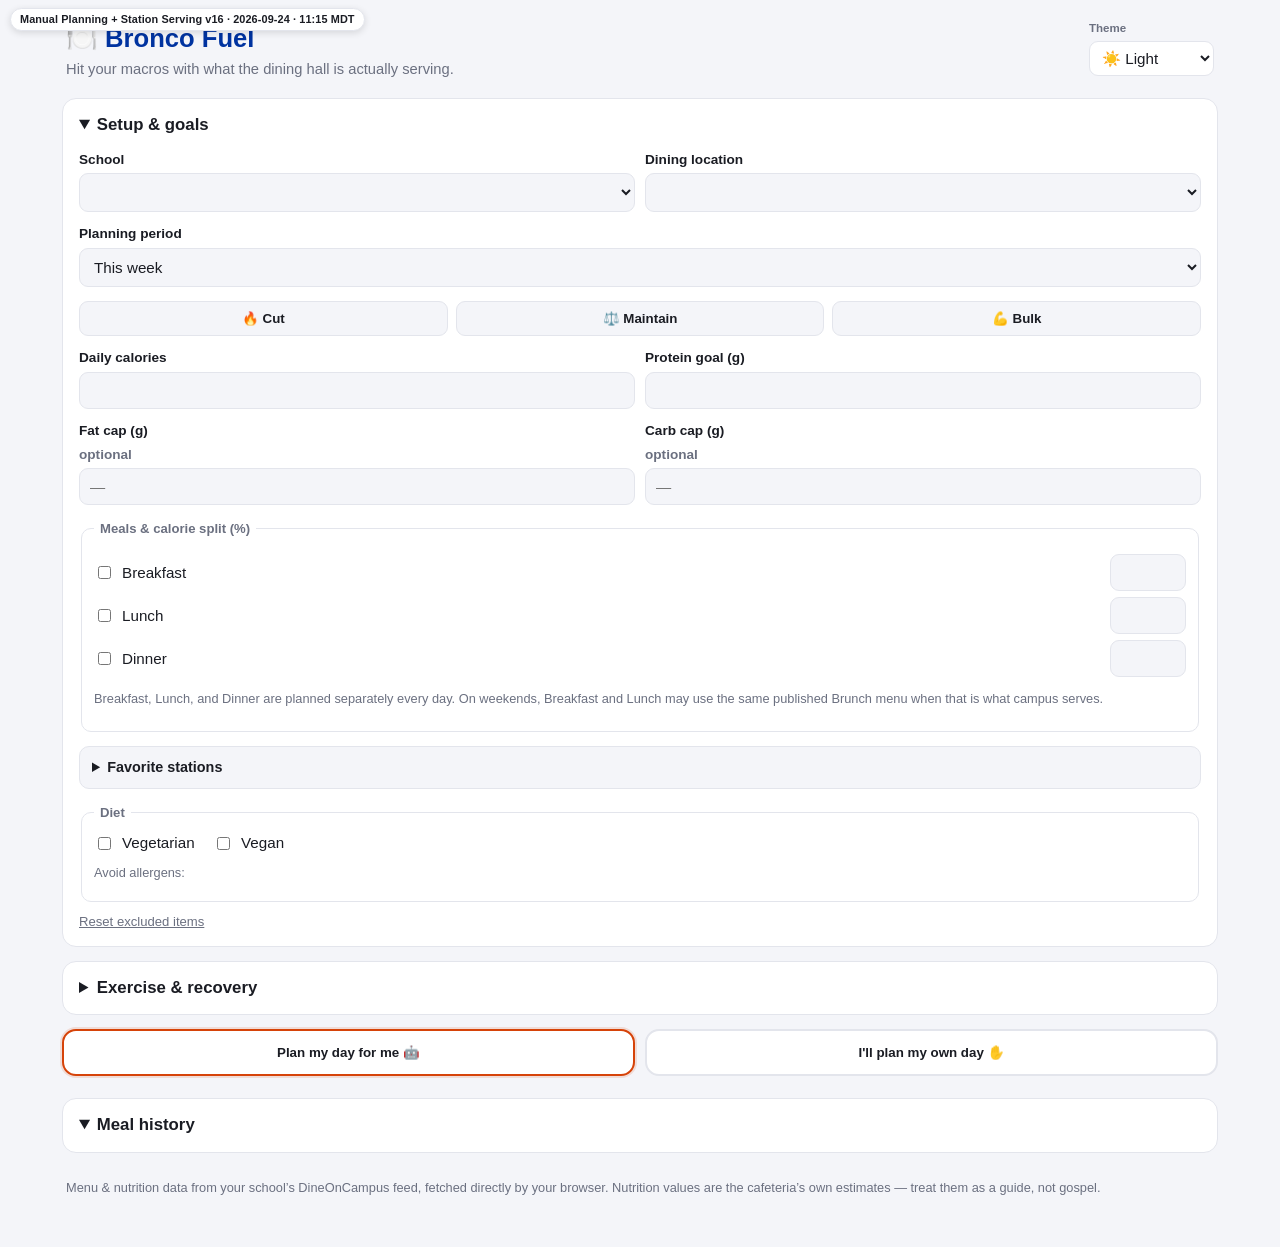
==== index.html @ 3f63f79b "Version 16 - True Useable Version" ====
<!DOCTYPE html>
<html lang="en">
<head>
  <meta charset="UTF-8" />
  <meta name="viewport" content="width=device-width, initial-scale=1.0, viewport-fit=cover" />
  <meta name="theme-color" content="#0033A0" />
  <title>Bronco Fuel — Cafeteria Meal Planner</title>
  <link rel="manifest" href="manifest.webmanifest" />
  <link rel="icon" href="icon.svg" type="image/svg+xml" />
  <meta name="theme-color" content="#0033A0" />
  <meta name="mobile-web-app-capable" content="yes" />
  <meta name="application-name" content="Bronco Fuel" />
  <link rel="stylesheet" href="style.css" />
</head>
<body>
  <div class="app-version" aria-label="Bronco Fuel build version">Manual Planning + Station Serving v16 · 2026-09-24 · 11:15 MDT</div>
  <header class="app-head">
    <div class="head-top">
      <div><h1>🍽️ Bronco Fuel</h1><p class="tagline">Hit your macros with what the dining hall is actually serving.</p></div>
      <label class="theme-control">Theme
        <select id="theme-select" aria-label="Color theme">
          <option value="light">☀️ Light</option>
          <option value="tan">🌾 Tan</option>
          <option value="dark">🌙 Dark</option>
        </select>
      </label>
    </div>
  </header>

  <main>
    <details class="card" open id="setup">
      <summary>Setup &amp; goals</summary>

      <div class="field-row">
        <label>School
          <select id="school"></select>
        </label>
        <label>Dining location
          <select id="location"></select>
        </label>
      </div>

      <div class="field-row">
        <label>Planning period
          <select id="plan-mode">
            <option value="week">This week</option>
            <option value="today">Today only</option>
          </select>
        </label>
      </div>

      <div class="presets">
        <button type="button" data-preset="cut">🔥 Cut</button>
        <button type="button" data-preset="maintain">⚖️ Maintain</button>
        <button type="button" data-preset="bulk">💪 Bulk</button>
      </div>

      <div class="field-row">
        <label>Daily calories
          <input id="cal" type="number" inputmode="numeric" min="800" max="6000" step="50" />
        </label>
        <label>Protein goal (g)
          <input id="protein" type="number" inputmode="numeric" min="20" max="400" step="5" />
        </label>
      </div>
      <div class="field-row">
        <label>Fat cap (g) <span class="dim">optional</span>
          <input id="fatmax" type="number" inputmode="numeric" min="10" max="300" step="5" placeholder="—" />
        </label>
        <label>Carb cap (g) <span class="dim">optional</span>
          <input id="carbmax" type="number" inputmode="numeric" min="20" max="600" step="10" placeholder="—" />
        </label>
      </div>

      <fieldset class="meals-field">
        <legend>Meals &amp; calorie split (%)</legend>
        <div class="meal-row">
          <label class="check"><input type="checkbox" id="meal-breakfast" /> Breakfast</label>
          <input id="split-breakfast" type="number" inputmode="numeric" min="5" max="80" />
        </div>
        <div class="meal-row">
          <label class="check"><input type="checkbox" id="meal-lunch" /> Lunch</label>
          <input id="split-lunch" type="number" inputmode="numeric" min="5" max="80" />
        </div>
        <div class="meal-row">
          <label class="check"><input type="checkbox" id="meal-dinner" /> Dinner</label>
          <input id="split-dinner" type="number" inputmode="numeric" min="5" max="80" />
        </div>
        <p class="dim small">Breakfast, Lunch, and Dinner are planned separately every day. On weekends, Breakfast and Lunch may use the same published Brunch menu when that is what campus serves.</p>
      </fieldset>

      <details class="station-prefs" id="station-prefs">
        <summary>Favorite stations</summary>
        <p class="dim small">Choose the stations you prefer for each meal. Bronco Fuel will favor those stations when several foods fit your nutrition goals.</p>
        <div id="station-preference-options" class="station-pref-options">
          <div class="dim small">Station choices will appear after a menu has been loaded.</div>
        </div>
      </details>

      <fieldset>
        <legend>Diet</legend>
        <label class="check"><input type="checkbox" id="veg" /> Vegetarian</label>
        <label class="check"><input type="checkbox" id="vegan" /> Vegan</label>
        <div class="dim small" style="margin-top:.5rem">Avoid allergens:</div>
        <div id="allergens" class="chips"></div>
      </fieldset>

      <button type="button" id="reset-excluded" class="linkish">Reset excluded items</button>
    </details>

    <details class="card" id="exercise-card">
      <summary>Exercise &amp; recovery</summary>
      <p class="dim small">Add exercise to increase today’s available calories. Estimates use MET values from the 2024 Adult Compendium of Physical Activities; actual burn varies by person.</p>
      <form id="exercise-form">
        <div class="field-row">
          <label>Date<input id="exercise-date" type="date" required /></label>
          <label>Activity<select id="exercise-activity">
            <option value="lifting">Weight lifting</option><option value="running">Running</option><option value="rucking">Rucking</option><option value="swimming">Swimming</option><option value="walking">Walking</option>
          </select></label>
        </div>
        <div class="field-row">
          <label>Time (minutes)<input id="exercise-minutes" type="number" min="1" step="1" required /></label>
          <label>Body weight (lb)<input id="exercise-weight" type="number" min="50" step="1" required /></label>
        </div>
        <div class="field-row">
          <label>Running/walking/ruck pace (min/mile)<input id="exercise-pace" type="number" min="3" max="30" step="0.1" placeholder="e.g. 9.0" /></label>
          <label>Ruck weight (lb)<input id="exercise-ruck" type="number" min="0" step="1" placeholder="e.g. 40" /></label>
        </div>
        <button class="primary" type="button" id="add-exercise">Add exercise</button>
      </form>
      <div id="exercise-log" class="exercise-list"></div>
    </details>

    <div class="planning-choice" aria-label="Planning style">
      <button id="plan-auto" type="button" class="planning-option selected">Plan my day for me 🤖</button>
      <button id="plan-manual" type="button" class="planning-option">I'll plan my own day ✋</button>
    </div>
    <div class="actions">
      <button id="retry" hidden>Retry connection</button>
    </div>

    <div id="status" class="status" hidden></div>

    <div id="results"></div>

    <details class="card" id="history" open>
      <summary>Meal history</summary>
    </details>
  </main>

  <footer class="dim small">
    Menu &amp; nutrition data from your school’s DineOnCampus feed, fetched directly by your browser.
    Nutrition values are the cafeteria’s own estimates — treat them as a guide, not gospel.
  </footer>

  <script type="module" src="js/app.js?v=20260923-v13"></script>
  <script>
    if ('serviceWorker' in navigator) {
      window.addEventListener('load', () => navigator.serviceWorker.register('./service-worker.js'));
    }
  </script>
</body>
</html>
---- style.css ----
:root {
  --blue: #0033a0;
  --orange: #d64309;
  --bg: #f4f5f9;
  --card: #ffffff;
  --text: #1a1c23;
  --dim: #6b7080;
  --line: #e3e5ec;
  --good: #1a7f37;
  --bad: #c0392b;
  --radius: 14px;
}

body[data-theme="tan"] {
  --blue: #365c78; --orange: #a85a28; --bg: #eee3cf; --card: #fffaf0;
  --text: #3c3025; --dim: #786b5c; --line: #d9ccb7; --good: #4d7a4a; --bad: #a34b3d;
}
body[data-theme="dark"] {
  --blue: #7ea2ff; --orange: #f07a43; --bg: #12141a; --card: #1d2027;
  --text: #eceef4; --dim: #9aa0ae; --line: #2c303a; --good: #4ade80; --bad: #f87171;
}


* { box-sizing: border-box; }

body {
  margin: 0 auto;
  width: min(100% - 24px, 1180px);
  padding: 0 12px calc(24px + env(safe-area-inset-bottom));
  font-family: -apple-system, BlinkMacSystemFont, "Segoe UI", Roboto, sans-serif;
  background: var(--bg);
  color: var(--text);
  line-height: 1.45;
}

.app-head { padding: 20px 4px 4px; }
.head-top { display:flex; align-items:flex-start; justify-content:space-between; gap:18px; }
.theme-control { display:flex; flex-direction:column; gap:4px; font-size:.72rem; font-weight:700; color:var(--dim); min-width:125px; }
.theme-control select { padding:7px 8px; border:1px solid var(--line); border-radius:9px; background:var(--card); color:var(--text); }
.app-head h1 { margin: 0; font-size: 1.6rem; color: var(--blue); }
.tagline { margin: 2px 0 0; color: var(--dim); font-size: 0.92rem; }

.card {
  background: var(--card);
  border: 1px solid var(--line);
  border-radius: var(--radius);
  padding: 14px 16px;
  margin: 14px 0;
}
.card summary {
  font-weight: 700;
  cursor: pointer;
  font-size: 1.05rem;
  outline: none;
}

.field-row { display: flex; gap: 10px; margin-top: 12px; }
.field-row label { flex: 1; display: flex; flex-direction: column; font-size: 0.85rem; font-weight: 600; gap: 4px; }

select, input[type="number"] {
  width: 100%;
  padding: 9px 10px;
  border: 1px solid var(--line);
  border-radius: 9px;
  background: var(--bg);
  color: var(--text);
  font-size: 0.95rem;
}

.presets { display: flex; gap: 8px; margin-top: 14px; }
.presets button {
  flex: 1;
  padding: 9px 0;
  border: 1px solid var(--line);
  border-radius: 9px;
  background: var(--bg);
  color: var(--text);
  font-weight: 600;
  cursor: pointer;
}
.presets button:active { transform: scale(0.97); }

fieldset {
  border: 1px solid var(--line);
  border-radius: 10px;
  margin-top: 14px;
  padding: 10px 12px;
}
legend { font-size: 0.82rem; font-weight: 700; color: var(--dim); padding: 0 6px; }

.meal-row { display: flex; align-items: center; justify-content: space-between; gap: 10px; margin: 6px 0; }
.meal-row input[type="number"] { width: 76px; }
.check { display: inline-flex; align-items: center; gap: 8px; font-size: 0.95rem; margin-right: 14px; }

.chips { display: flex; flex-wrap: wrap; gap: 7px; margin-top: 8px; }
.chip {
  border: 1px solid var(--line);
  background: var(--bg);
  color: var(--text);
  border-radius: 999px;
  padding: 5px 12px;
  font-size: 0.85rem;
  cursor: pointer;
}
.chip-on { background: var(--orange); border-color: var(--orange); color: #fff; }

.linkish {
  background: none; border: none; color: var(--dim);
  text-decoration: underline; font-size: 0.82rem; margin-top: 12px; cursor: pointer; padding: 0;
}


.planning-choice { display:grid; grid-template-columns:repeat(2,minmax(0,1fr)); gap:10px; margin:14px 0 8px; }
.planning-option { padding:14px 12px; border:2px solid var(--line); border-radius:var(--radius); background:var(--card); color:var(--text); font-weight:800; cursor:pointer; }
.planning-option.selected { border-color:var(--orange); box-shadow:0 0 0 2px color-mix(in srgb, var(--orange) 14%, transparent); }
.planning-option:disabled { opacity:.6; cursor:wait; }

.manual-picker { margin:7px 0 2px; padding:8px; border:1px solid var(--line); border-radius:10px; background:var(--bg); }
.manual-picker-title { display:flex; align-items:baseline; justify-content:space-between; gap:8px; font-weight:800; margin-bottom:5px; font-size:.9rem; }
.manual-picker-note { margin-top:5px; }
.manual-picker-empty { border-style:solid; }
.manual-food-group { border:1px solid var(--line); border-radius:8px; background:var(--card); margin-top:5px; overflow:hidden; }
.manual-food-group summary { padding:6px 8px; cursor:pointer; list-style-position:inside; font-size:.78rem; font-weight:800; color:var(--text); }
.manual-food-group summary::marker { color:var(--orange); }
.manual-food-list { border-top:1px solid var(--line); }
.manual-food-row { width:100%; min-height:42px; display:flex; align-items:center; justify-content:space-between; gap:10px; padding:5px 8px; border:0; border-bottom:1px solid var(--line); background:transparent; color:var(--text); text-align:left; cursor:pointer; }
.manual-food-row:last-child { border-bottom:0; }
.manual-food-row:hover { background:var(--bg); }
.manual-food-row:active { transform:scale(.995); }
.manual-food-name { flex:1; min-width:0; font-size:.84rem; font-weight:700; line-height:1.15; }
.manual-food-stats { flex:0 0 auto; display:flex; flex-direction:column; align-items:flex-end; gap:0; color:var(--dim); font-size:.66rem; line-height:1.2; text-align:right; white-space:nowrap; }
.manual-food-stats span:first-child { color:var(--good); font-weight:800; }

.manual-picker-scroll { max-height: 192px; overflow-y: auto; padding-right: 3px; }
.manual-picker-scroll::-webkit-scrollbar { width: 7px; }
.manual-picker-scroll::-webkit-scrollbar-thumb { background: var(--line); border-radius: 8px; }
.calorie-adjustment { margin: 7px 0 0 6px; padding: 7px 9px; border: 1px solid var(--line); border-radius: 8px; background: var(--bg); font-size: .76rem; font-weight: 700; }
.calorie-overallocated { border-color: color-mix(in srgb, var(--bad) 55%, var(--line)); color: var(--bad); }
.extra-overflow-overlay { position: fixed; inset: 0; z-index: 1000; display: flex; align-items: center; justify-content: center; padding: 18px; background: color-mix(in srgb, #000 48%, transparent); }
.extra-overflow-card { width: min(520px, 100%); max-height: min(80vh, 650px); overflow: auto; padding: 16px; border: 1px solid var(--line); border-radius: 14px; background: var(--card); color: var(--text); box-shadow: 0 18px 50px rgba(0,0,0,.28); }
.extra-overflow-title { font-size: 1.05rem; font-weight: 850; margin-bottom: 7px; }
.extra-overflow-copy { font-size: .84rem; line-height: 1.4; }
.extra-overflow-subtitle { margin: 14px 0 6px; color: var(--dim); font-size: .76rem; font-weight: 800; text-transform: uppercase; letter-spacing: .04em; }
.extra-removal-list { display: grid; gap: 6px; max-height: 260px; overflow-y: auto; }
.extra-removal-option { display:flex; justify-content:space-between; align-items:center; gap:10px; width:100%; padding:9px 10px; border:1px solid var(--line); border-radius:8px; background:var(--bg); color:var(--text); text-align:left; cursor:pointer; }
.extra-removal-option:hover { border-color: var(--orange); }
.extra-removal-stats { flex:0 0 auto; color:var(--dim); font-size:.72rem; white-space:nowrap; }
.extra-overflow-override { width:100%; margin-top:12px; }
.extra-overflow-cancel { width:100%; margin-top:7px; padding:9px; border:1px solid var(--line); border-radius:8px; background:var(--bg); color:var(--text); font-weight:700; cursor:pointer; }

.meal-collapse-toggle { display:none; }
.meal-body-collapsed { display:none; }

.actions { display: flex; gap: 10px; }
button.primary {
  flex: 1;
  padding: 14px;
  font-size: 1.05rem;
  font-weight: 700;
  color: #fff;
  background: var(--orange);
  border: none;
  border-radius: var(--radius);
  cursor: pointer;
}
button.primary:disabled { opacity: 0.6; }
#retry {
  padding: 14px 18px; border-radius: var(--radius);
  border: 1px solid var(--line); background: var(--card); color: var(--text); cursor: pointer;
}

.status { margin: 12px 2px; font-size: 0.92rem; }
.status.error { color: var(--bad); font-weight: 600; }

.day {
  background: var(--card);
  border: 1px solid var(--line);
  border-radius: var(--radius);
  padding: 4px 16px 12px;
  margin: 16px 0;
}
.day-head { display: flex; align-items: baseline; justify-content: space-between; gap: 8px; flex-wrap: wrap; }
.day-head h2 { font-size: 1.12rem; margin: 12px 0 4px; }
.day-summary { color: var(--dim); font-size: 0.88rem; font-weight: 600; }

.meal { border-top: 1px solid var(--line); padding-top: 10px; margin-top: 10px; }
.meal-head { display: flex; flex-direction: column; gap: 6px; }
.meal-name { font-weight: 700; color: var(--orange); text-transform: uppercase; font-size: 0.82rem; letter-spacing: 0.06em; }

.totals-nums { display: flex; gap: 12px; flex-wrap: wrap; font-size: 0.83rem; color: var(--dim); }
.totals-nums .good { color: var(--good); font-weight: 700; }
.totals-nums .short { color: var(--bad); font-weight: 700; }

.bar { height: 6px; border-radius: 3px; background: var(--line); overflow: hidden; }
.bar-fill { height: 100%; background: var(--good); border-radius: 3px; transition: width 0.3s; }
.bar-fill.over { background: var(--bad); }

.stations { margin-top: 8px; }
.station { margin: 10px 0; }
.station-name { font-weight: 700; font-size: 0.94rem; margin-bottom: 4px; }

.item { display: flex; align-items: center; gap: 10px; padding: 6px 0 6px 6px; }
.servings {
  min-width: 34px; text-align: center;
  background: var(--blue); color: #fff;
  border-radius: 8px; font-weight: 800; font-size: 0.9rem; padding: 3px 0;
}
.item-body { flex: 1; min-width: 0; }
.item-name { font-weight: 600; font-size: 0.95rem; }
.item-meta { color: var(--dim); font-size: 0.8rem; }

.swap {
  border: 1px solid var(--line); background: none; color: var(--dim);
  border-radius: 8px; width: 30px; height: 30px; cursor: pointer; flex: none;
}
.swap:hover { color: var(--bad); border-color: var(--bad); }

.dim { color: var(--dim); }
.small { font-size: 0.8rem; }
.pad { padding: 8px 2px; }

footer { margin: 26px 4px; }


/* Meal additions: fruit, vegetable, and drink */
.meal-extras { display: grid; grid-template-columns: repeat(3, minmax(0, 1fr)); gap: 8px; margin: 10px 0 2px 6px; }
.meal-extra { background: var(--bg); border: 1px solid var(--line); border-radius: 9px; padding: 8px 9px; min-width: 0; }
.extra-label { color: var(--dim); font-size: 0.72rem; font-weight: 700; text-transform: uppercase; letter-spacing: 0.04em; }
.extra-name { font-size: 0.88rem; font-weight: 650; margin-top: 2px; overflow-wrap: anywhere; }
.extra-note { margin: 7px 0 0 6px; }
@media (max-width: 460px) { .meal-extras { grid-template-columns: 1fr; } }

.extra-select {
  width: 100%;
  margin-top: 3px;
  padding: 6px 7px;
  border: 1px solid var(--line);
  border-radius: 8px;
  background: var(--card);
  color: var(--text);
  font-size: 0.84rem;
}
.extra-select:focus { outline: 2px solid color-mix(in srgb, var(--blue) 35%, transparent); outline-offset: 1px; }

/* Added features: exercise, meal confirmation, produce/drink selectors, history */
.meal-extras { display: grid; grid-template-columns: repeat(3, 1fr); gap: 8px; margin-top: 10px; }
.meal-extra { border: 1px solid var(--line); border-radius: 10px; padding: 8px; background: var(--bg); min-width: 0; }
.extra-label { color: var(--dim); font-size: .76rem; font-weight: 700; margin-bottom: 4px; }
.extra-select { padding: 7px 8px; font-size: .82rem; }
.extra-empty { opacity: .8; }
.extra-note { margin-top: 7px; }
.eaten-check { display: inline-flex; align-items: center; gap: 6px; font-size: .82rem; font-weight: 600; color: var(--good); }
.meal-eaten { border-left: 4px solid var(--good); padding-left: 12px; }
.exercise-day-note { margin: 2px 0 5px; }
#exercise-form .primary { margin-top: 10px; width: 100%; }
.exercise-list { margin-top: 12px; }
.exercise-entry { display: flex; align-items: center; justify-content: space-between; gap: 10px; border-top: 1px solid var(--line); padding: 9px 0; }
.history-summary { display:flex; justify-content:space-between; gap:10px; margin: 10px 0; flex-wrap:wrap; }
.history-chart { margin: 10px 0 16px; }
.history-row { display:grid; grid-template-columns: 82px 1fr; gap:8px; align-items:center; margin:7px 0; }
.history-date { font-size:.72rem; color:var(--dim); }
.history-bars { display:flex; flex-direction:column; gap:3px; }
.history-bar { min-width: 48px; color:#fff; border-radius:4px; padding:2px 6px; font-size:.68rem; white-space:nowrap; overflow:hidden; }
.history-bar.cal { background:var(--orange); }
.history-bar.pro { background:var(--blue); }
.history-day { border-top:1px solid var(--line); padding:8px 0; }
.history-meal { padding:7px 0 7px 8px; border-left:2px solid var(--line); display:grid; gap:2px; }
@media (max-width: 520px) { .meal-extras { grid-template-columns: 1fr; } .history-row { grid-template-columns: 70px 1fr; } }


/* Meal completion: make the confirmation unmistakable and visually finish the meal. */
.meal-title-row { display:flex; align-items:center; justify-content:space-between; gap:10px; width:100%; }
.eaten-check {
  display:flex; align-items:center; gap:10px; width:100%; margin:4px 0 8px;
  padding:10px 12px; border:2px solid var(--line); border-radius:10px;
  background:var(--card); color:var(--text); font-size:1rem; font-weight:750; cursor:pointer;
  transition:opacity .15s, background .15s, border-color .15s;
}
.eaten-check input { position:absolute; opacity:0; width:1px; height:1px; pointer-events:none; }
.eaten-box {
  width:24px; height:24px; flex:0 0 24px; border:2px solid var(--dim); border-radius:5px;
  display:grid; place-items:center; background:var(--card); color:#fff; font-size:17px; line-height:1;
}
.eaten-check:hover { border-color:var(--blue); }
.eaten-check.checked { border-color:var(--good); background:color-mix(in srgb, var(--good) 10%, var(--card)); }
.eaten-check.checked .eaten-box { border-color:var(--good); background:var(--good); }
.eaten-label { line-height:1.2; }
.meal-complete-badge {
  color:var(--good); font-size:.78rem; font-weight:850; letter-spacing:.04em; white-space:nowrap;
}
.meal-eaten { opacity:.66; border-left:5px solid var(--good); padding-left:12px; }
.meal-eaten .meal-name, .meal-eaten .item-name { text-decoration:line-through; text-decoration-thickness:2px; }
.meal-eaten .meal-complete-badge { opacity:1; }
@media (max-width:460px) {
  .meal-title-row { align-items:flex-start; flex-direction:column; gap:3px; }
  .meal-complete-badge { font-size:.72rem; }
}

/* Exercise editing and station-aware produce choices */
.exercise-actions { display:flex; align-items:center; gap:6px; flex-shrink:0; }
.exercise-actions .swap { min-width: 44px; }
.exercise-editor { border:2px solid var(--blue); border-radius:10px; padding:10px; margin:10px 0; background:var(--bg); }
.exercise-edit-actions { display:flex; gap:8px; margin-top:10px; }
.exercise-edit-actions button { flex:1; }
.exercise-entry .swap { cursor:pointer; }


/* Responsive daily plan: one column on narrow screens, all meals side-by-side on wide screens. */
.day-meals { display:grid; grid-template-columns:1fr; gap:24px; }
@media (min-width: 984px) {
  .day-meals { grid-template-columns:repeat(3, minmax(288px, 1fr)); gap:48px; align-items:start; }
}
.day-nav { display:flex; align-items:center; justify-content:space-between; gap:12px; margin:8px 0 12px; }
.day-nav-center { text-align:center; flex:1; }
.day-nav h2 { margin:0; }
.day-nav button { border:1px solid var(--line); background:var(--card); color:var(--text); border-radius:10px; min-width:44px; min-height:40px; cursor:pointer; font-size:1.1rem; }
.day-nav .today-btn { padding:8px 12px; font-size:.82rem; font-weight:700; }
.day-unplanned { text-align:center; padding:28px 16px; border:1px dashed var(--line); border-radius:12px; background:var(--bg); }
.day-locked { opacity:.72; }
.meal.future-meal .eaten-check { opacity:.55; cursor:not-allowed; }
.meal.past-meal .extra-select, .meal.past-meal .swap { pointer-events:none; opacity:.55; }
.meal.past-meal { opacity:.78; }
@media (max-width:700px) { .head-top { flex-direction:column; } .theme-control { align-self:flex-end; } }

/* Favorite station preferences and multi-drink tracking */
.station-prefs { border:1px solid var(--line); border-radius:10px; padding:10px 12px; margin-top:14px; background:var(--bg); }
.station-prefs summary { cursor:pointer; font-weight:700; font-size:.9rem; }
.station-pref-options { margin-top:10px; display:grid; gap:10px; }
.station-pref-group { display:flex; flex-wrap:wrap; gap:7px 14px; align-items:center; padding-top:8px; border-top:1px solid var(--line); }
.station-pref-group strong { width:100%; color:var(--orange); font-size:.8rem; text-transform:uppercase; letter-spacing:.04em; }
.station-pref-check { margin:0; font-size:.85rem; }
.drink-extra { grid-column: 1 / -1; }
.drink-add-row { display:grid; grid-template-columns:minmax(0, 1fr); gap:8px; align-items:stretch; }
.drink-add-row .extra-select { width:100%; min-width:0; }
.add-drink { white-space:nowrap; width:100%; }
.add-drink { border:1px solid var(--blue); background:var(--blue); color:#fff; border-radius:8px; padding:7px 9px; font-weight:700; cursor:pointer; white-space:nowrap; }
.add-drink:disabled { opacity:.55; cursor:not-allowed; }
.drink-list { margin-top:7px; display:grid; gap:5px; }
.drink-row { display:flex; justify-content:space-between; gap:7px; align-items:center; font-size:.78rem; padding:5px 6px; border-radius:7px; background:color-mix(in srgb, var(--blue) 8%, var(--bg)); }
.drink-remove { width:25px; height:25px; border:1px solid var(--line); background:var(--card); color:var(--bad); border-radius:6px; cursor:pointer; }


/* Keep fruit and vegetable selectors balanced within their shared row. */
.meal-extras { grid-template-columns: repeat(2, minmax(0, 1fr)); }
.meal-extra:nth-child(3) { grid-column: 1 / -1; }
@media (max-width: 520px) { .meal-extras { grid-template-columns: 1fr; } .meal-extra:nth-child(3) { grid-column: auto; } }


/* Direct food swaps and per-meal dining-location overrides */
.meal-location { display:flex; align-items:center; gap:8px; flex-wrap:wrap; font-size:.82rem; margin:2px 0 2px; }
.meal-location-label { color:var(--dim); font-weight:700; }
.meal-location-select { width:auto; min-width:190px; max-width:100%; padding:7px 9px; }
.swap-panel { margin:2px 0 8px 44px; padding:9px; border:1px solid var(--line); border-radius:10px; background:var(--bg); display:grid; gap:6px; }
.swap-panel-title { font-size:.78rem; font-weight:700; color:var(--dim); margin-bottom:2px; }
.swap-option { display:flex; justify-content:space-between; align-items:center; gap:10px; text-align:left; width:100%; padding:8px 9px; border:1px solid var(--line); border-radius:8px; background:var(--card); color:var(--text); cursor:pointer; }
.swap-option:hover { border-color:var(--blue); }
.swap-option strong { font-size:.86rem; }
.swap-option .item-meta { text-align:right; }
.swap-empty { color:var(--dim); font-size:.8rem; }
.remove-item { color:var(--bad); }
@media (max-width:520px) {
  .meal-location { align-items:stretch; flex-direction:column; }
  .meal-location-select { width:100%; }
  .swap-panel { margin-left:0; }
  .swap-option { align-items:flex-start; flex-direction:column; }
  .swap-option .item-meta { text-align:left; }
}

.swap-button { width:auto; min-width:50px; padding:0 7px; font-weight:700; }

.app-version { position: fixed; top: 8px; left: 10px; z-index: 2000; max-width: calc(100vw - 20px); font-size: .68rem; line-height: 1.2; font-weight: 800; letter-spacing: .01em; color: var(--text); background: var(--card); border: 1px solid var(--line); border-radius: 999px; padding: 4px 9px; box-shadow: 0 2px 7px rgba(0,0,0,.12); pointer-events: none; }

/* Meal reset is a primary interaction, not a plain text action. */
.meal-actions { display:flex; gap:8px; margin:6px 0; }
.meal-reset-button {
  border:1px solid var(--blue);
  background:var(--card);
  color:var(--blue);
  border-radius:9px;
  padding:7px 11px;
  font-weight:800;
  cursor:pointer;
  box-shadow:0 1px 2px rgba(0,0,0,.08);
  transition:transform .08s ease, background .12s ease, color .12s ease;
}
.meal-reset-button:hover { background:var(--blue); color:#fff; }
.meal-reset-button:active { transform:scale(.97); }
.meal-reset-button:disabled { opacity:.55; cursor:not-allowed; }

@media (max-width: 700px) {
  .planning-choice { grid-template-columns:1fr; }
  .meal-collapse-toggle { display:block; width:100%; text-align:left; border:0; background:none; color:var(--orange); padding:7px 0 3px; font-weight:800; font-size:.9rem; cursor:pointer; }
  .meal-collapse-toggle + .meal-body { margin-top:2px; }
}
@media (min-width: 701px) {
  .meal-body-collapsed { display:block; }
}
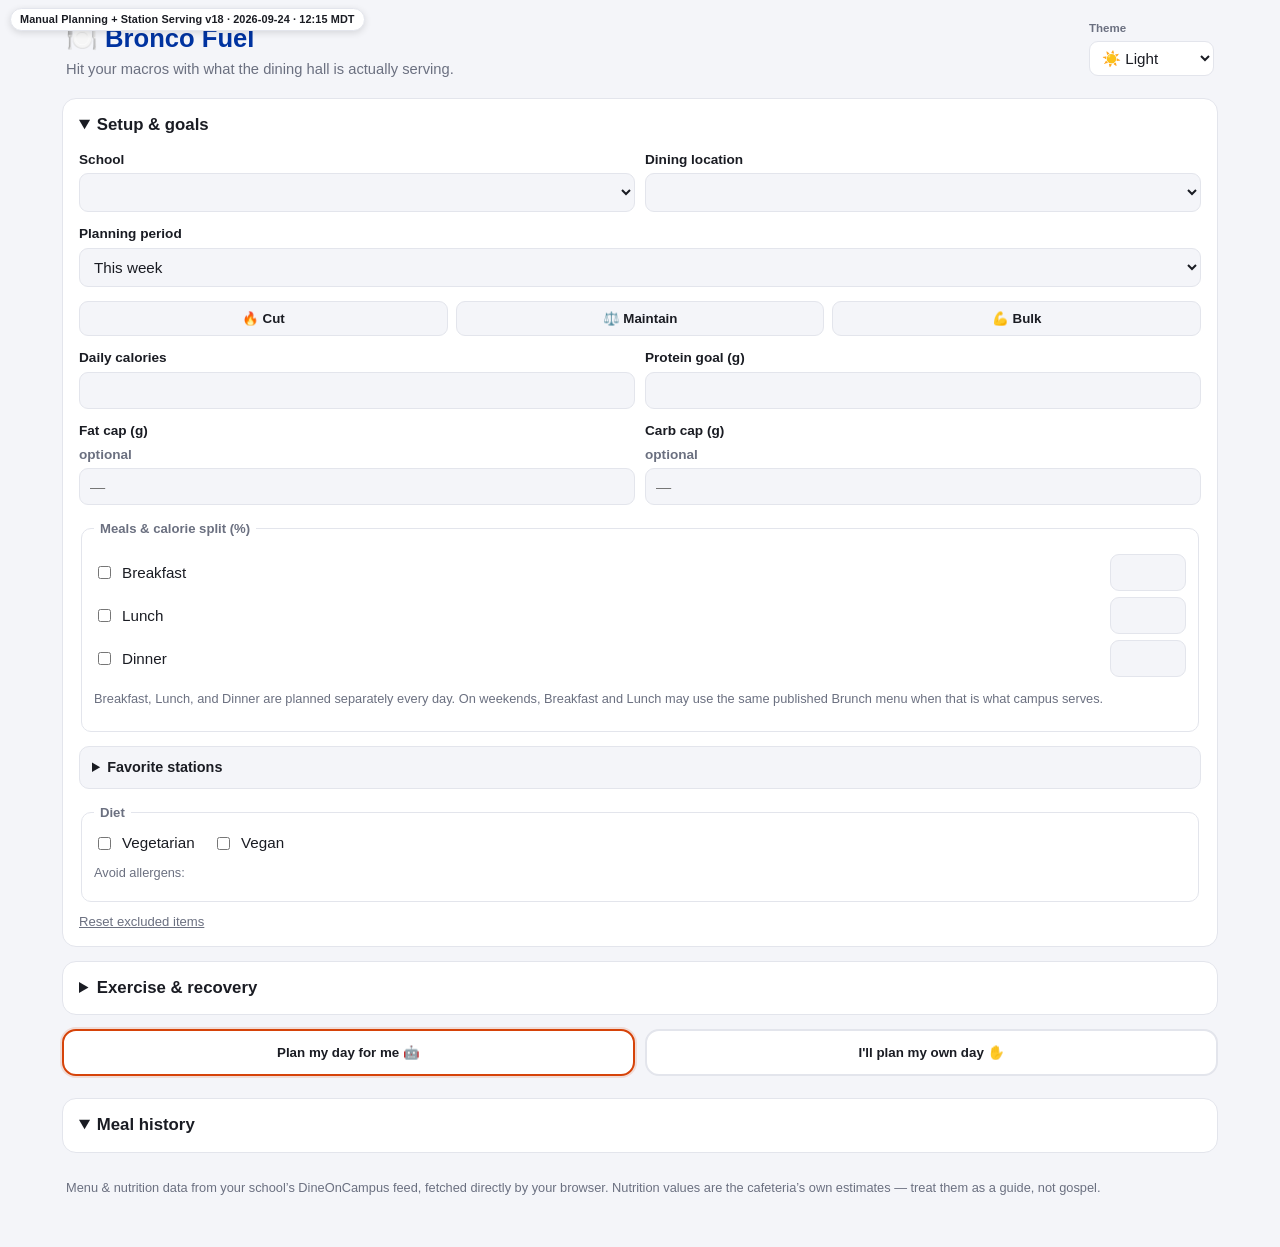
==== commit b5bf0f78: "V18 - Bug Fix Fixed the code so the patches from previous updates load properly on the phone version" ====
--- a/index.html
+++ b/index.html
@@ -13,7 +13,7 @@
   <link rel="stylesheet" href="style.css" />
 </head>
 <body>
-  <div class="app-version" aria-label="Bronco Fuel build version">Manual Planning + Station Serving v16 · 2026-09-24 · 11:15 MDT</div>
+  <div class="app-version" aria-label="Bronco Fuel build version">Manual Planning + Station Serving v18 · 2026-09-24 · 12:15 MDT</div>
   <header class="app-head">
     <div class="head-top">
       <div><h1>🍽️ Bronco Fuel</h1><p class="tagline">Hit your macros with what the dining hall is actually serving.</p></div>
@@ -153,7 +153,7 @@
     Nutrition values are the cafeteria’s own estimates — treat them as a guide, not gospel.
   </footer>
 
-  <script type="module" src="js/app.js?v=20260923-v13"></script>
+  <script type="module" src="js/app.js?v=20260924-v18"></script>
   <script>
     if ('serviceWorker' in navigator) {
       window.addEventListener('load', () => navigator.serviceWorker.register('./service-worker.js'));
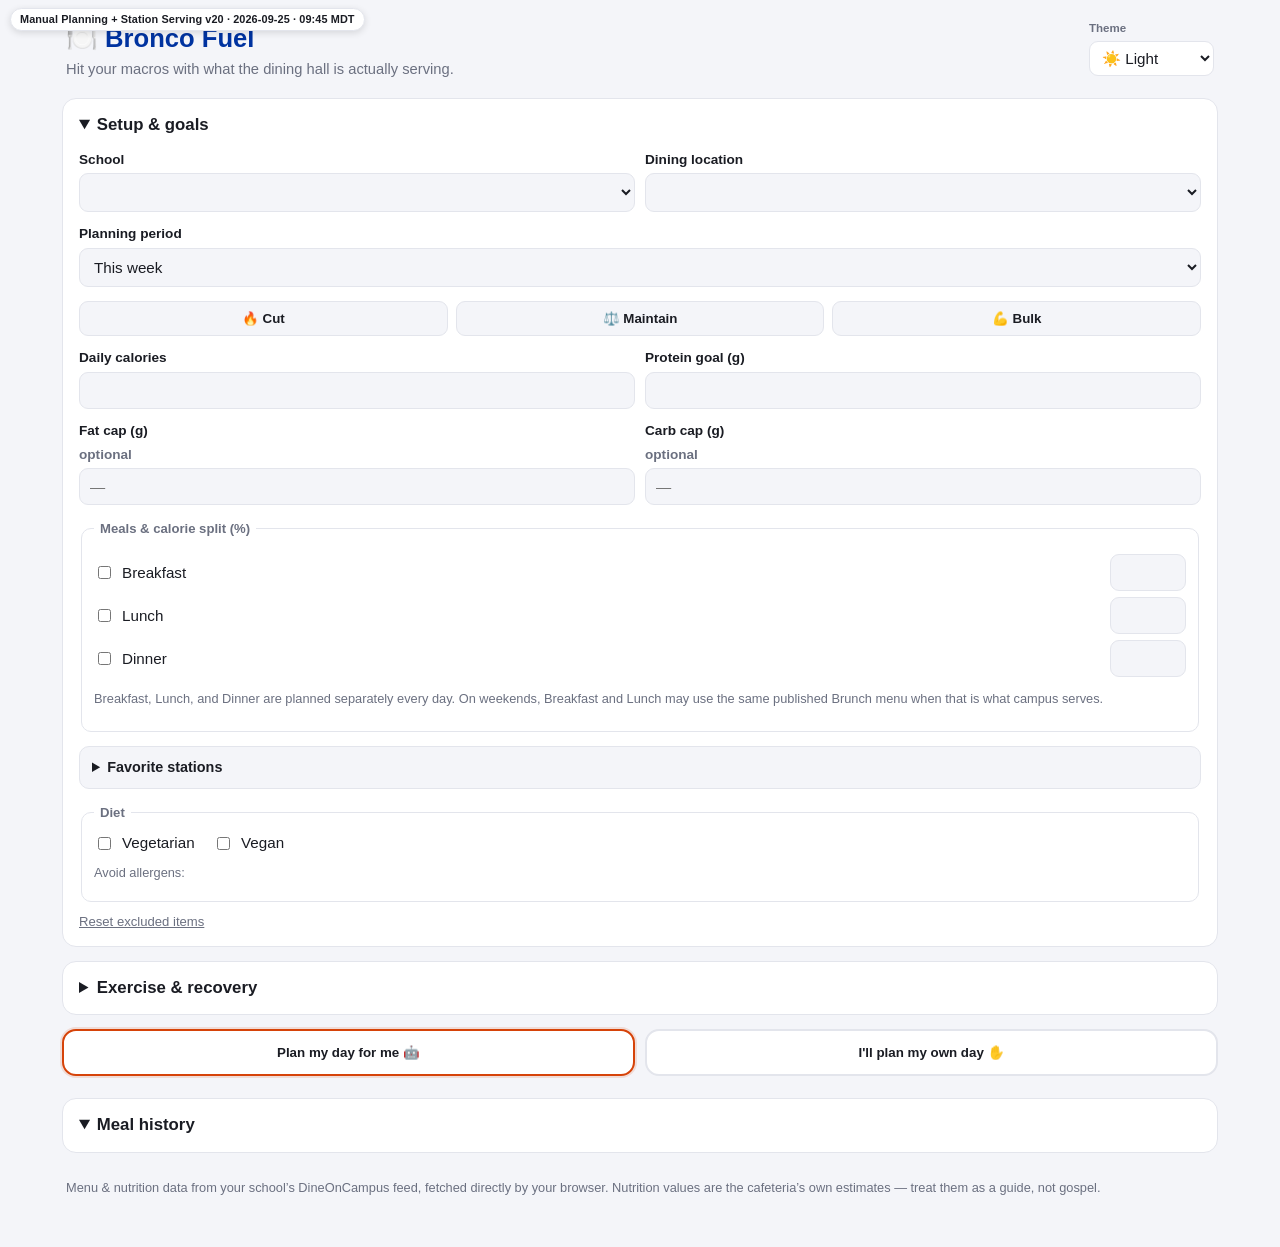
==== commit a0d8a3ca: "V 20 - Another attempt at a bug fix" ====
--- a/index.html
+++ b/index.html
@@ -13,7 +13,7 @@
   <link rel="stylesheet" href="style.css" />
 </head>
 <body>
-  <div class="app-version" aria-label="Bronco Fuel build version">Manual Planning + Station Serving v18 · 2026-09-24 · 12:15 MDT</div>
+  <div class="app-version" aria-label="Bronco Fuel build version">Manual Planning + Station Serving v20 · 2026-09-25 · 09:45 MDT</div>
   <header class="app-head">
     <div class="head-top">
       <div><h1>🍽️ Bronco Fuel</h1><p class="tagline">Hit your macros with what the dining hall is actually serving.</p></div>
@@ -153,7 +153,7 @@
     Nutrition values are the cafeteria’s own estimates — treat them as a guide, not gospel.
   </footer>
 
-  <script type="module" src="js/app.js?v=20260924-v18"></script>
+  <script type="module" src="js/app.js"></script>
   <script>
     if ('serviceWorker' in navigator) {
       window.addEventListener('load', () => navigator.serviceWorker.register('./service-worker.js'));
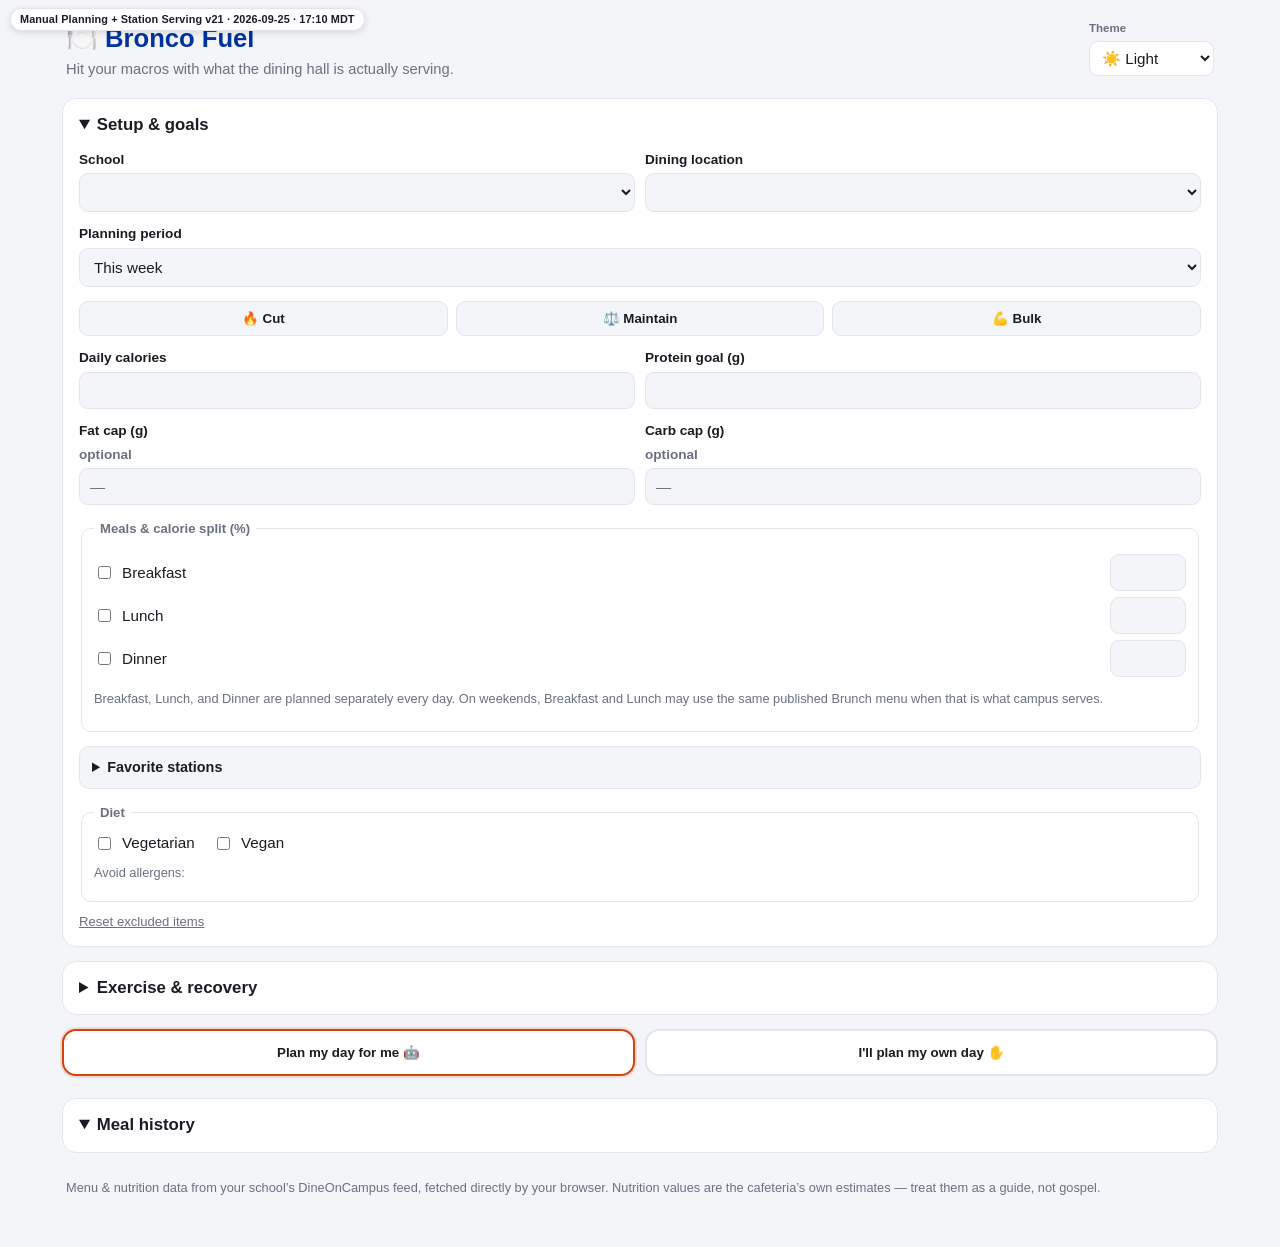
==== commit 61c6fedd: "V 21" ====
--- a/index.html
+++ b/index.html
@@ -13,7 +13,7 @@
   <link rel="stylesheet" href="style.css" />
 </head>
 <body>
-  <div class="app-version" aria-label="Bronco Fuel build version">Manual Planning + Station Serving v20 · 2026-09-25 · 09:45 MDT</div>
+  <div class="app-version" aria-label="Bronco Fuel build version">Manual Planning + Station Serving v21 · 2026-09-25 · 17:10 MDT</div>
   <header class="app-head">
     <div class="head-top">
       <div><h1>🍽️ Bronco Fuel</h1><p class="tagline">Hit your macros with what the dining hall is actually serving.</p></div>
@@ -153,10 +153,10 @@
     Nutrition values are the cafeteria’s own estimates — treat them as a guide, not gospel.
   </footer>
 
-  <script type="module" src="js/app.js"></script>
+  <script type="module" src="js/app.js?v=20260925-v21"></script>
   <script>
     if ('serviceWorker' in navigator) {
-      window.addEventListener('load', () => navigator.serviceWorker.register('./service-worker.js'));
+      window.addEventListener('load', () => navigator.serviceWorker.register('./service-worker.js?v=20260925-v21', { updateViaCache: 'none' }).then((registration) => registration.update()).catch(() => {}));
     }
   </script>
 </body>
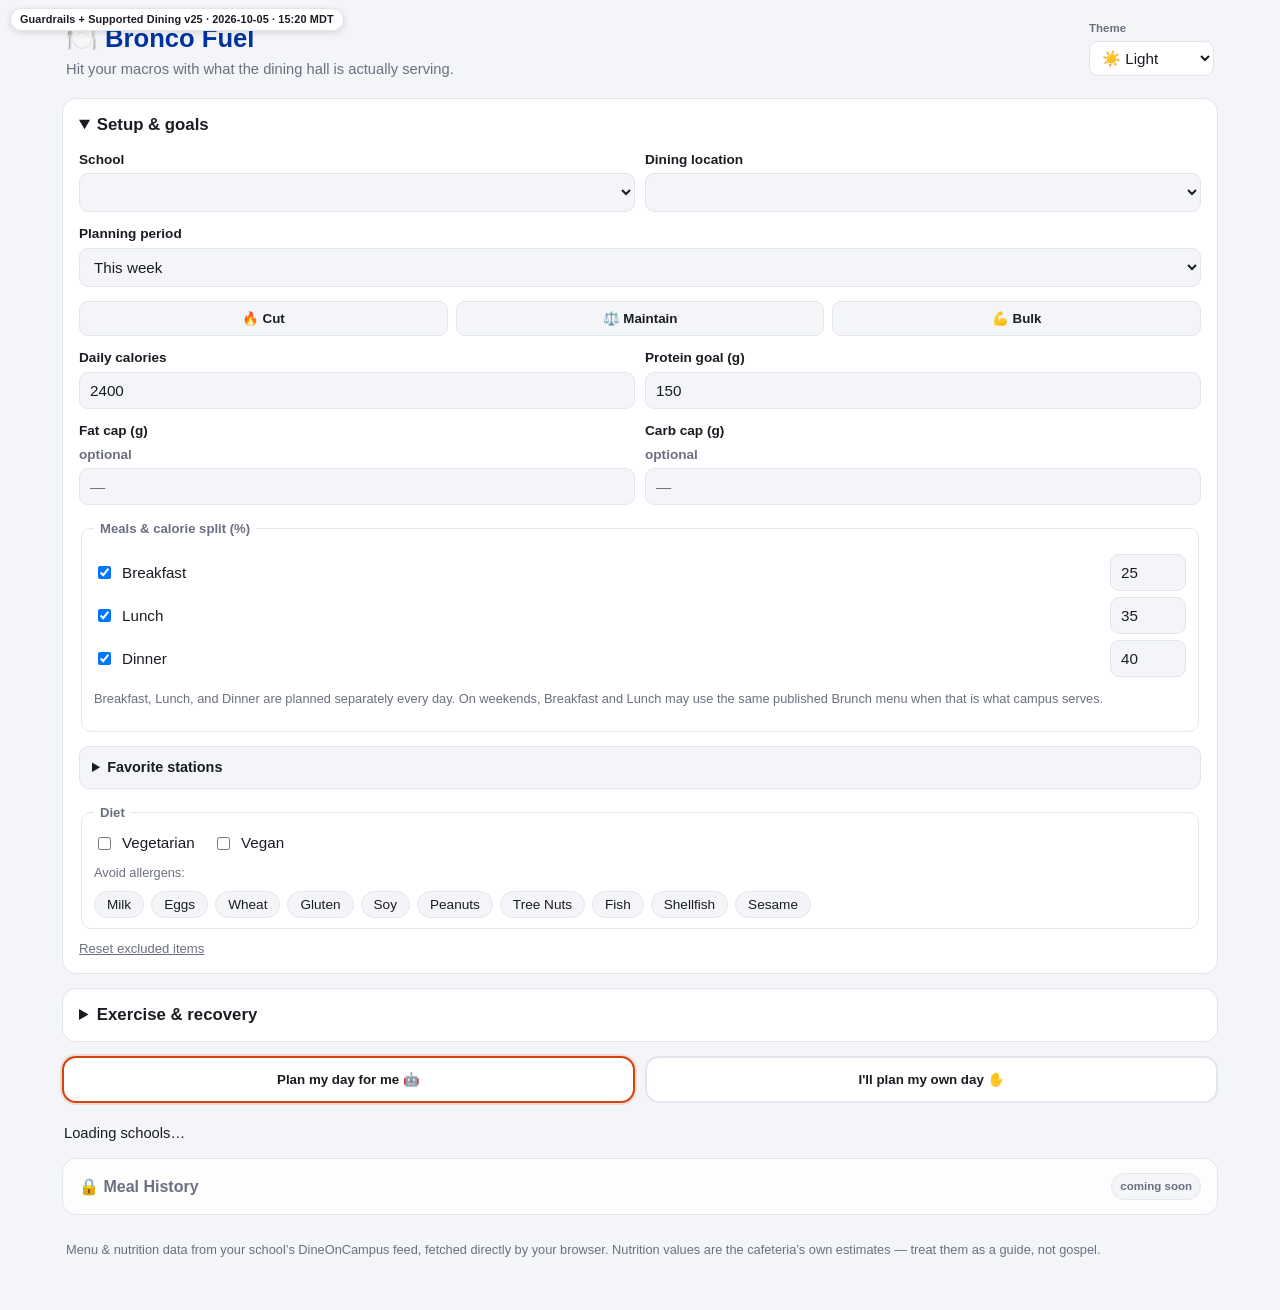
==== commit 902da6cf: "V25: Guardrails for Launch I've got the app in a shareable state, and this final update is to make s" ====
--- a/index.html
+++ b/index.html
@@ -13,7 +13,7 @@
   <link rel="stylesheet" href="style.css" />
 </head>
 <body>
-  <div class="app-version" aria-label="Bronco Fuel build version">Manual Planning + Station Serving v21 · 2026-09-25 · 17:10 MDT</div>
+  <div class="app-version" aria-label="Bronco Fuel build version">Guardrails + Supported Dining v25 · 2026-10-05 · 15:20 MDT</div>
   <header class="app-head">
     <div class="head-top">
       <div><h1>🍽️ Bronco Fuel</h1><p class="tagline">Hit your macros with what the dining hall is actually serving.</p></div>
@@ -143,9 +143,12 @@
 
     <div id="results"></div>
 
-    <details class="card" id="history" open>
-      <summary>Meal history</summary>
-    </details>
+    <div class="card coming-soon-card" id="history" aria-disabled="true">
+      <div class="coming-soon-row">
+        <span class="coming-soon-title">🔒 Meal History</span>
+        <span class="coming-soon-badge">coming soon</span>
+      </div>
+    </div>
   </main>
 
   <footer class="dim small">
@@ -153,10 +156,10 @@
     Nutrition values are the cafeteria’s own estimates — treat them as a guide, not gospel.
   </footer>
 
-  <script type="module" src="js/app.js?v=20260925-v21"></script>
+  <script type="module" src="js/app.js?v=20261005-v25"></script>
   <script>
     if ('serviceWorker' in navigator) {
-      window.addEventListener('load', () => navigator.serviceWorker.register('./service-worker.js?v=20260925-v21', { updateViaCache: 'none' }).then((registration) => registration.update()).catch(() => {}));
+      window.addEventListener('load', () => navigator.serviceWorker.register('./service-worker.js?v=20261005-v25', { updateViaCache: 'none' }).then((registration) => registration.update()).catch(() => {}));
     }
   </script>
 </body>
--- a/style.css
+++ b/style.css
@@ -57,7 +57,7 @@
 .field-row { display: flex; gap: 10px; margin-top: 12px; }
 .field-row label { flex: 1; display: flex; flex-direction: column; font-size: 0.85rem; font-weight: 600; gap: 4px; }
 
-select, input[type="number"] {
+select, input[type="number"], input[type="date"] {
   width: 100%;
   padding: 9px 10px;
   border: 1px solid var(--line);
@@ -368,6 +368,35 @@
 
 .swap-button { width:auto; min-width:50px; padding:0 7px; font-weight:700; }
 
+
+/* Supported-service guardrails */
+.coming-soon-card {
+  color: var(--dim);
+  background: color-mix(in srgb, var(--card) 82%, var(--bg));
+}
+.coming-soon-row {
+  display:flex;
+  align-items:center;
+  justify-content:space-between;
+  gap:10px;
+}
+.coming-soon-title { font-weight:800; color:var(--dim); }
+.coming-soon-badge {
+  flex:0 0 auto;
+  padding:4px 8px;
+  border:1px solid var(--line);
+  border-radius:999px;
+  background:var(--bg);
+  color:var(--dim);
+  font-size:.72rem;
+  font-weight:800;
+  text-transform:lowercase;
+}
+select option:disabled {
+  color: var(--dim);
+  background: var(--bg);
+}
+
 .app-version { position: fixed; top: 8px; left: 10px; z-index: 2000; max-width: calc(100vw - 20px); font-size: .68rem; line-height: 1.2; font-weight: 800; letter-spacing: .01em; color: var(--text); background: var(--card); border: 1px solid var(--line); border-radius: 999px; padding: 4px 9px; box-shadow: 0 2px 7px rgba(0,0,0,.12); pointer-events: none; }
 
 /* Meal reset is a primary interaction, not a plain text action. */
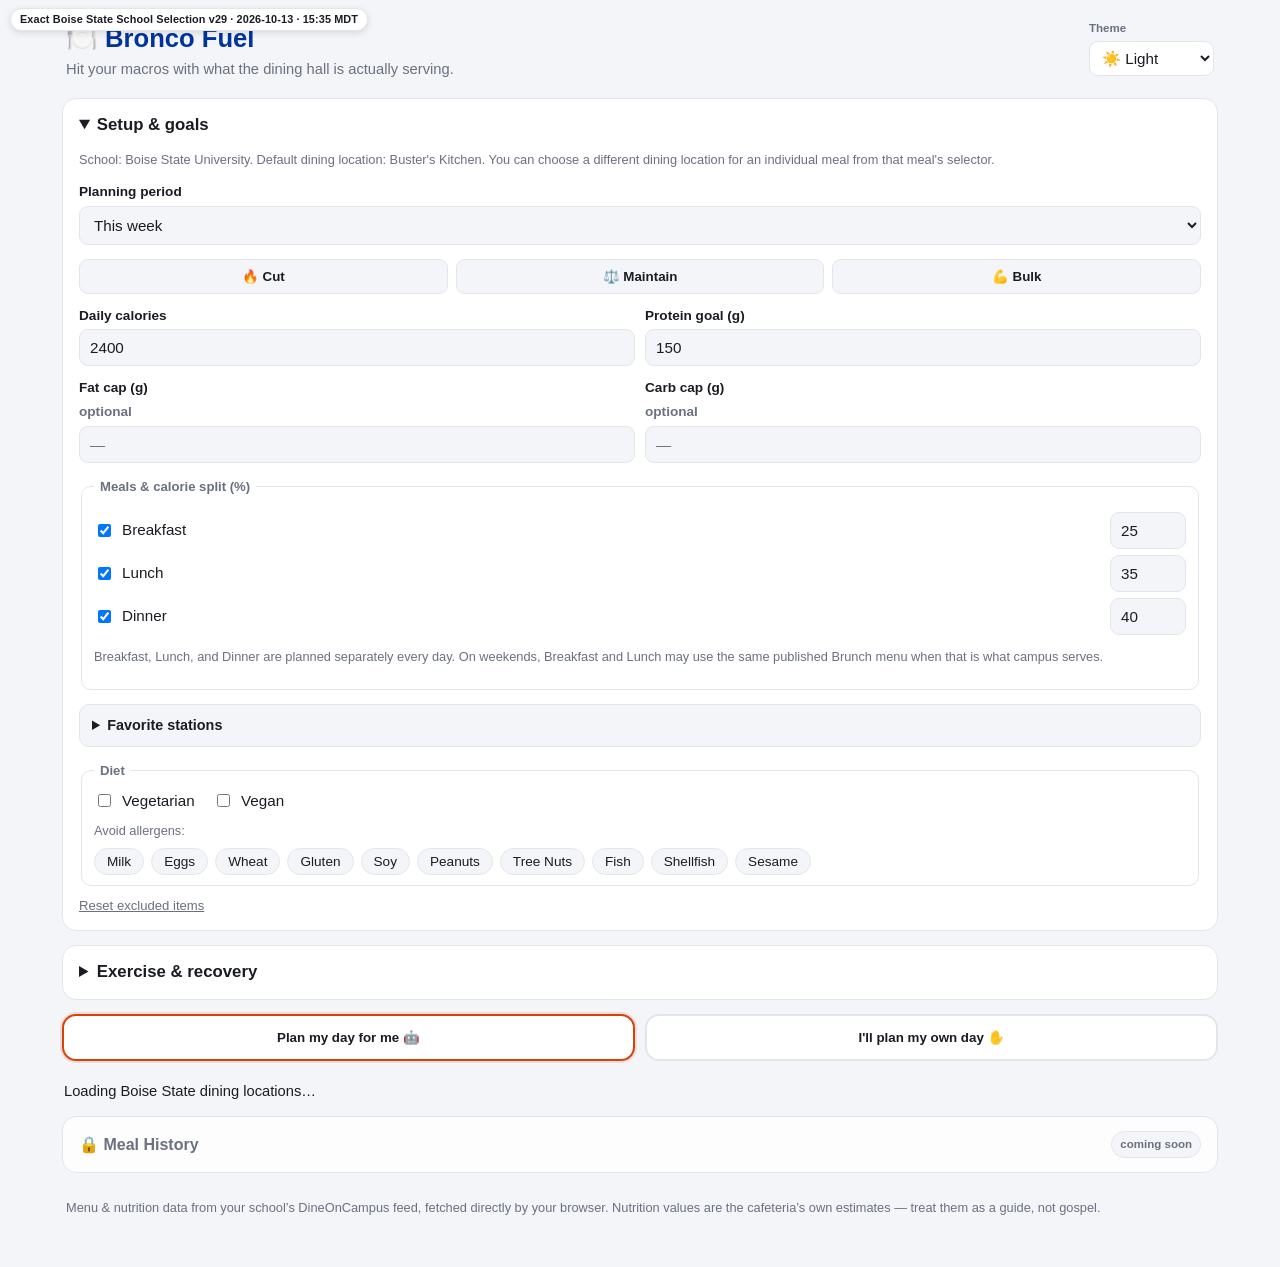
==== commit dbcc44f9: "V29" ====
--- a/index.html
+++ b/index.html
@@ -13,7 +13,7 @@
   <link rel="stylesheet" href="style.css" />
 </head>
 <body>
-  <div class="app-version" aria-label="Bronco Fuel build version">Guardrails + Supported Dining v25 · 2026-10-05 · 15:20 MDT</div>
+  <div class="app-version" aria-label="Bronco Fuel build version">Exact Boise State School Selection v29 · 2026-10-13 · 15:35 MDT</div>
   <header class="app-head">
     <div class="head-top">
       <div><h1>🍽️ Bronco Fuel</h1><p class="tagline">Hit your macros with what the dining hall is actually serving.</p></div>
@@ -31,14 +31,7 @@
     <details class="card" open id="setup">
       <summary>Setup &amp; goals</summary>
 
-      <div class="field-row">
-        <label>School
-          <select id="school"></select>
-        </label>
-        <label>Dining location
-          <select id="location"></select>
-        </label>
-      </div>
+      <p class="dim small">School: Boise State University. Default dining location: Buster's Kitchen. You can choose a different dining location for an individual meal from that meal's selector.</p>
 
       <div class="field-row">
         <label>Planning period
@@ -115,7 +108,7 @@
         <div class="field-row">
           <label>Date<input id="exercise-date" type="date" required /></label>
           <label>Activity<select id="exercise-activity">
-            <option value="lifting">Weight lifting</option><option value="running">Running</option><option value="rucking">Rucking</option><option value="swimming">Swimming</option><option value="walking">Walking</option>
+            <option value="lifting">Weight lifting</option><option value="running">Running</option><option value="rucking">Rucking</option><option value="swimming">Swimming</option><option value="walking">Walking</option><option value="boxing">Boxing (moderate)</option><option value="climbing">Climbing (general)</option><option value="cycling">Cycling (general)</option><option value="rowing">Rowing (moderate)</option>
           </select></label>
         </div>
         <div class="field-row">
@@ -156,10 +149,10 @@
     Nutrition values are the cafeteria’s own estimates — treat them as a guide, not gospel.
   </footer>
 
-  <script type="module" src="js/app.js?v=20261005-v25"></script>
+  <script type="module" src="js/app.js?v=20261013-v29"></script>
   <script>
     if ('serviceWorker' in navigator) {
-      window.addEventListener('load', () => navigator.serviceWorker.register('./service-worker.js?v=20261005-v25', { updateViaCache: 'none' }).then((registration) => registration.update()).catch(() => {}));
+      window.addEventListener('load', () => navigator.serviceWorker.register('./service-worker.js?v=20261013-v29', { updateViaCache: 'none' }).then((registration) => registration.update()).catch(() => {}));
     }
   </script>
 </body>
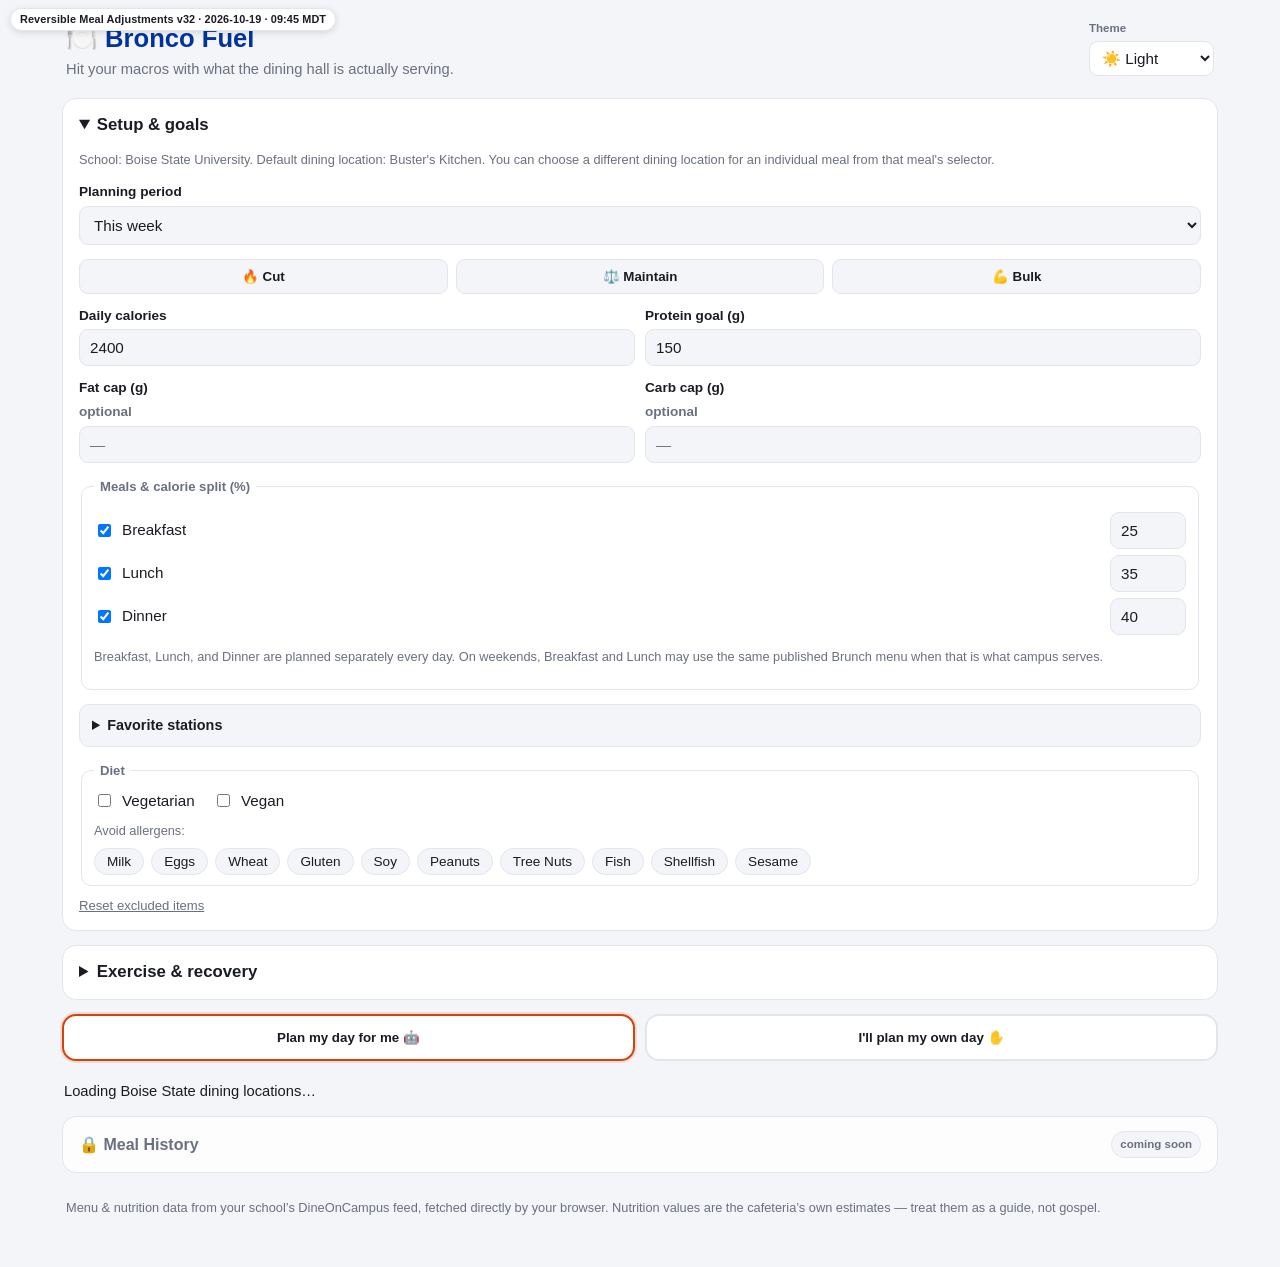
==== commit 1f9c9f91: "v32 Added Chick-fil-a, and made some small tweaks to the overall design" ====
--- a/index.html
+++ b/index.html
@@ -149,7 +149,7 @@
     Nutrition values are the cafeteria’s own estimates — treat them as a guide, not gospel.
   </footer>
 
-  <script type="module" src="js/app.js?v=20261013-v29"></script>
+  <script type="module" src="js/app.js?v=20261019-v32"></script>
   <script>
     if ('serviceWorker' in navigator) {
       window.addEventListener('load', () => navigator.serviceWorker.register('./service-worker.js?v=20261013-v29', { updateViaCache: 'none' }).then((registration) => registration.update()).catch(() => {}));
--- a/style.css
+++ b/style.css
@@ -128,6 +128,8 @@
 .manual-food-row:hover { background:var(--bg); }
 .manual-food-row:active { transform:scale(.995); }
 .manual-food-name { flex:1; min-width:0; font-size:.84rem; font-weight:700; line-height:1.15; }
+.manual-food-name-wrap { flex:1; min-width:0; display:flex; flex-direction:column; align-items:flex-start; gap:2px; }
+.manual-food-station { color:var(--dim); opacity:.78; font-size:.66rem; font-weight:500; line-height:1.1; }
 .manual-food-stats { flex:0 0 auto; display:flex; flex-direction:column; align-items:flex-end; gap:0; color:var(--dim); font-size:.66rem; line-height:1.2; text-align:right; white-space:nowrap; }
 .manual-food-stats span:first-child { color:var(--good); font-weight:800; }
 
